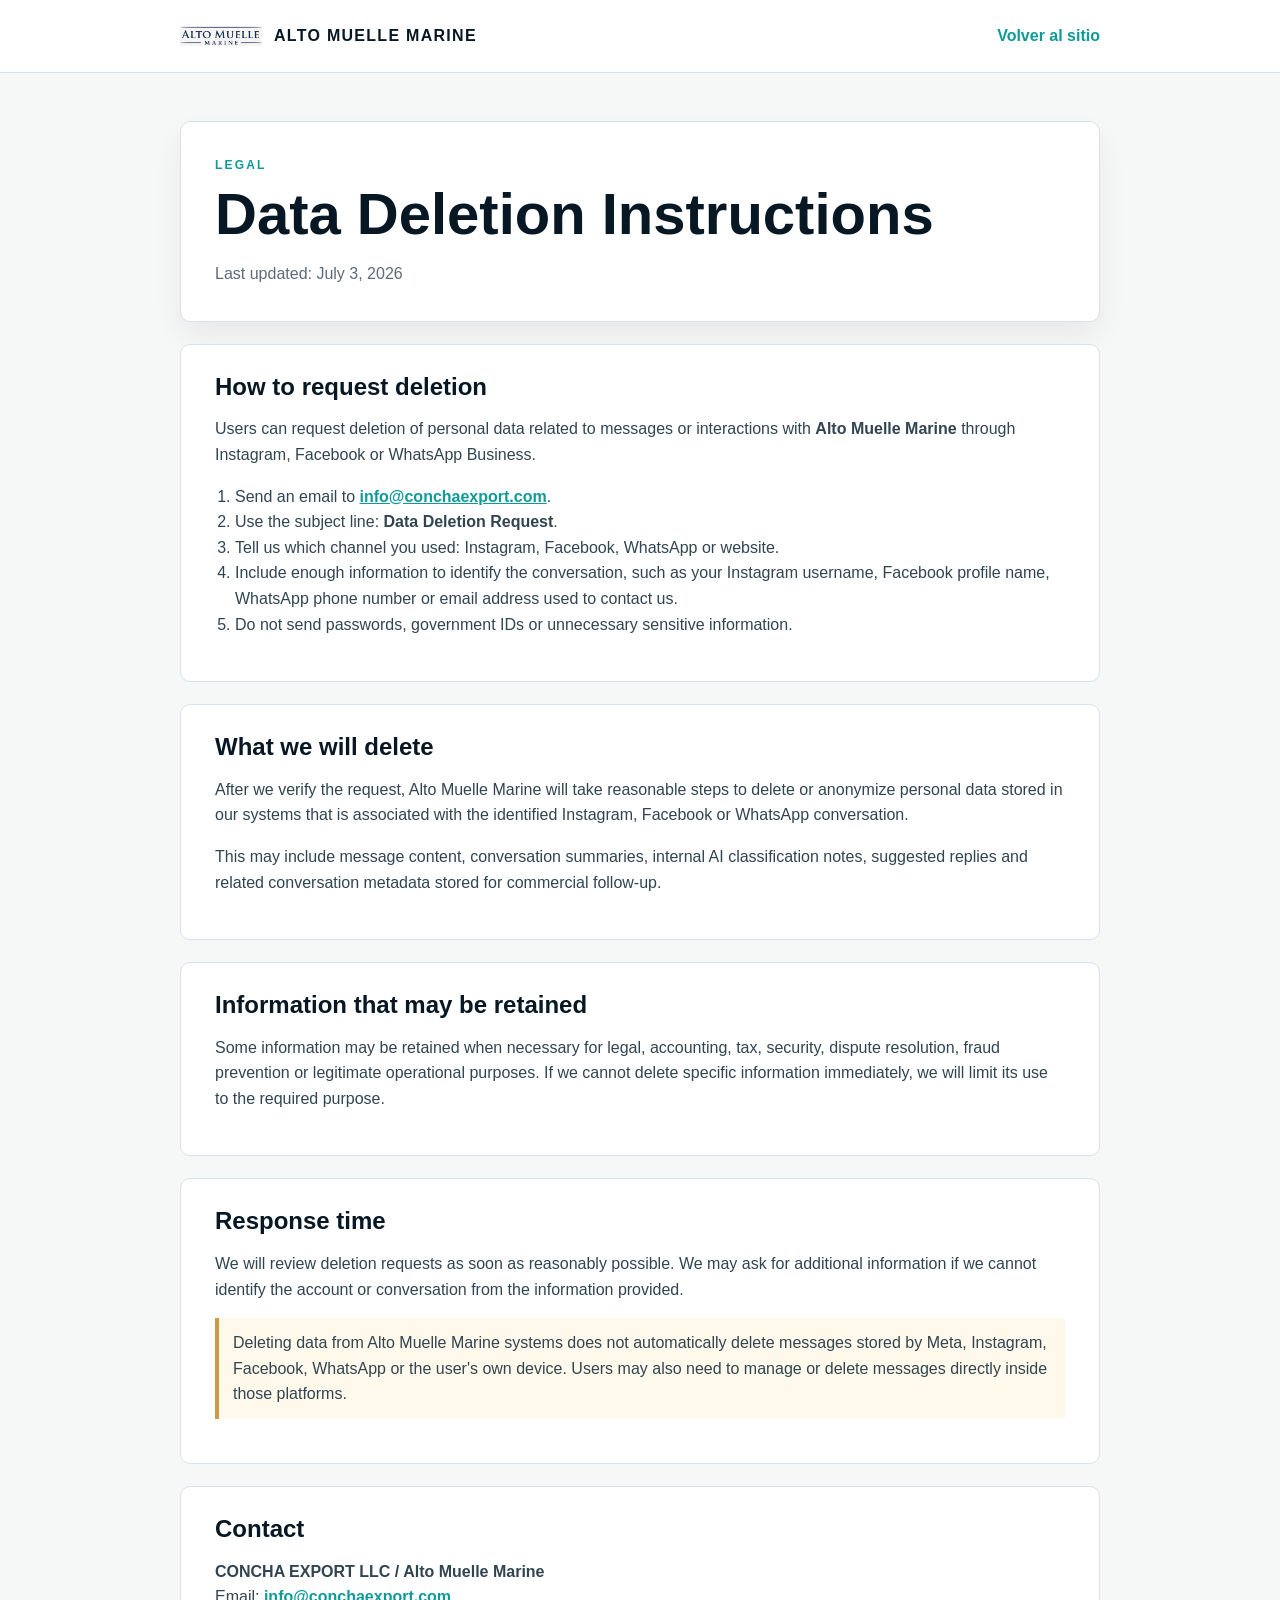
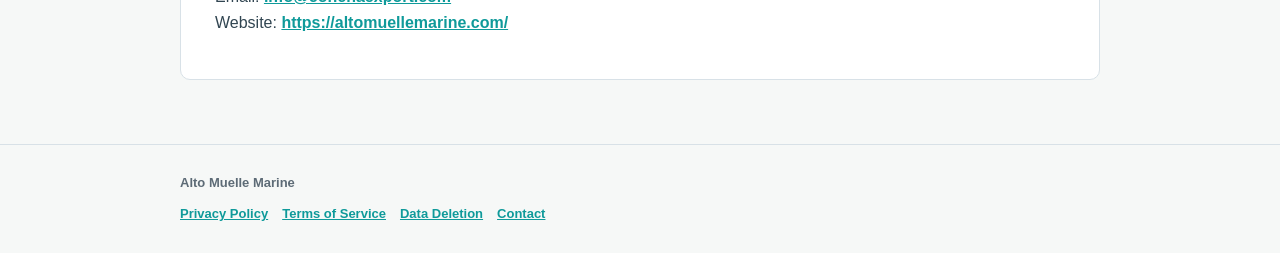
==== data-deletion/index.html @ febd6ddb "Agregar paginas legales para Meta App Review" ====
<!doctype html>
<html lang="es-CL">
<head>
  <meta charset="utf-8">
  <meta name="viewport" content="width=device-width, initial-scale=1">
  <title>Data Deletion Instructions | Alto Muelle Marine</title>
  <meta name="description" content="Instrucciones para solicitar eliminación de datos de Instagram, Facebook o WhatsApp relacionados con Alto Muelle Marine.">
  <link rel="canonical" href="https://altomuellemarine.com/data-deletion/">
  <style>
    :root { --navy:#071824; --teal:#0f9a9a; --gold:#c99b45; --ink:#10202b; --muted:#5d6b76; --line:#d8e1e7; --paper:#f6f8f7; --white:#fff; }
    * { box-sizing: border-box; }
    body { margin: 0; font-family: Inter, Arial, sans-serif; color: var(--ink); background: var(--paper); line-height: 1.6; }
    a { color: var(--teal); font-weight: 800; }
    .wrap { width: min(920px, calc(100% - 32px)); margin: auto; }
    header { background: var(--white); border-bottom: 1px solid var(--line); }
    nav { min-height: 72px; display: flex; align-items: center; justify-content: space-between; gap: 18px; }
    .brand { display: flex; align-items: center; gap: 12px; color: var(--navy); font-weight: 900; text-transform: uppercase; letter-spacing: .08em; text-decoration: none; }
    .brand img { width: 82px; height: auto; display: block; }
    .back { color: var(--teal); text-decoration: none; font-weight: 900; }
    main { padding: 48px 0 64px; }
    .hero { padding: 34px; background: var(--white); border: 1px solid var(--line); border-radius: 10px; box-shadow: 0 14px 30px rgba(7,24,36,.06); }
    .eyebrow { margin: 0 0 10px; color: var(--teal); font-size: 12px; font-weight: 900; letter-spacing: .18em; text-transform: uppercase; }
    h1 { margin: 0; font-size: clamp(34px, 6vw, 58px); line-height: 1; color: var(--navy); letter-spacing: 0; }
    .updated { margin: 18px 0 0; color: var(--muted); }
    section { margin-top: 22px; padding: 28px 34px; background: var(--white); border: 1px solid var(--line); border-radius: 10px; }
    h2 { margin: 0 0 12px; font-size: 24px; line-height: 1.15; color: var(--navy); }
    p, li { color: #314551; }
    ol, ul { padding-left: 20px; }
    .note { border-left: 4px solid var(--gold); padding: 12px 14px; background: #fff9ec; color: #304550; }
    footer { padding: 28px 0; color: var(--muted); font-size: 13px; border-top: 1px solid var(--line); }
    .footer-links { display: flex; flex-wrap: wrap; gap: 14px; margin-top: 10px; }
    @media (max-width: 680px) { .hero, section { padding: 22px; } nav { align-items: flex-start; flex-direction: column; padding: 14px 0; } }
  </style>
</head>
<body>
  <header>
    <nav class="wrap">
      <a class="brand" href="/">
        <img src="/assets/Logo alto muelle/alto-muelle-logo-cropped.png" alt="Alto Muelle Marine">
        <span>Alto Muelle Marine</span>
      </a>
      <a class="back" href="/">Volver al sitio</a>
    </nav>
  </header>

  <main class="wrap">
    <div class="hero">
      <p class="eyebrow">Legal</p>
      <h1>Data Deletion Instructions</h1>
      <p class="updated">Last updated: July 3, 2026</p>
    </div>

    <section>
      <h2>How to request deletion</h2>
      <p>Users can request deletion of personal data related to messages or interactions with <strong>Alto Muelle Marine</strong> through Instagram, Facebook or WhatsApp Business.</p>
      <ol>
        <li>Send an email to <a href="mailto:info@conchaexport.com">info@conchaexport.com</a>.</li>
        <li>Use the subject line: <strong>Data Deletion Request</strong>.</li>
        <li>Tell us which channel you used: Instagram, Facebook, WhatsApp or website.</li>
        <li>Include enough information to identify the conversation, such as your Instagram username, Facebook profile name, WhatsApp phone number or email address used to contact us.</li>
        <li>Do not send passwords, government IDs or unnecessary sensitive information.</li>
      </ol>
    </section>

    <section>
      <h2>What we will delete</h2>
      <p>After we verify the request, Alto Muelle Marine will take reasonable steps to delete or anonymize personal data stored in our systems that is associated with the identified Instagram, Facebook or WhatsApp conversation.</p>
      <p>This may include message content, conversation summaries, internal AI classification notes, suggested replies and related conversation metadata stored for commercial follow-up.</p>
    </section>

    <section>
      <h2>Information that may be retained</h2>
      <p>Some information may be retained when necessary for legal, accounting, tax, security, dispute resolution, fraud prevention or legitimate operational purposes. If we cannot delete specific information immediately, we will limit its use to the required purpose.</p>
    </section>

    <section>
      <h2>Response time</h2>
      <p>We will review deletion requests as soon as reasonably possible. We may ask for additional information if we cannot identify the account or conversation from the information provided.</p>
      <p class="note">Deleting data from Alto Muelle Marine systems does not automatically delete messages stored by Meta, Instagram, Facebook, WhatsApp or the user's own device. Users may also need to manage or delete messages directly inside those platforms.</p>
    </section>

    <section>
      <h2>Contact</h2>
      <p><strong>CONCHA EXPORT LLC / Alto Muelle Marine</strong><br>
      Email: <a href="mailto:info@conchaexport.com">info@conchaexport.com</a><br>
      Website: <a href="https://altomuellemarine.com/">https://altomuellemarine.com/</a></p>
    </section>
  </main>

  <footer>
    <div class="wrap">
      <strong>Alto Muelle Marine</strong>
      <div class="footer-links">
        <a href="/privacy/">Privacy Policy</a>
        <a href="/terms/">Terms of Service</a>
        <a href="/data-deletion/">Data Deletion</a>
        <a href="mailto:info@conchaexport.com">Contact</a>
      </div>
    </div>
  </footer>
</body>
</html>
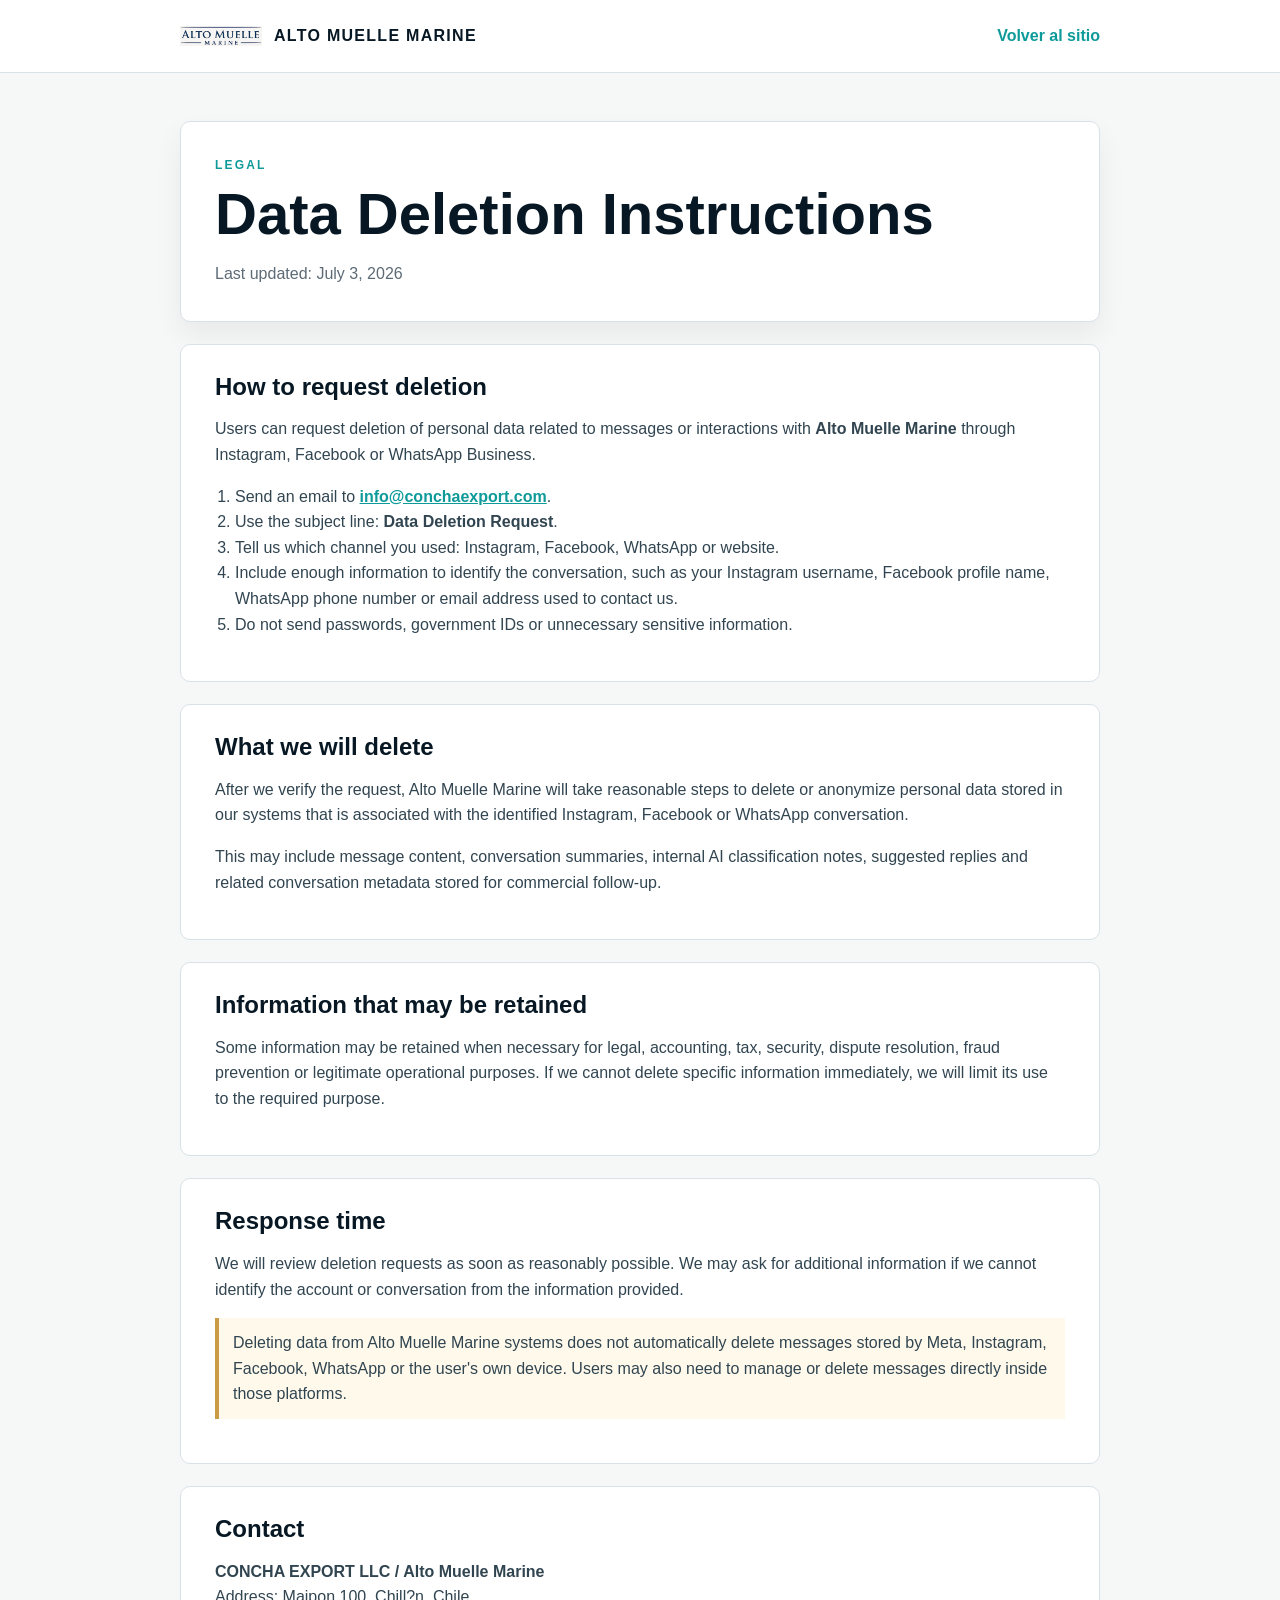
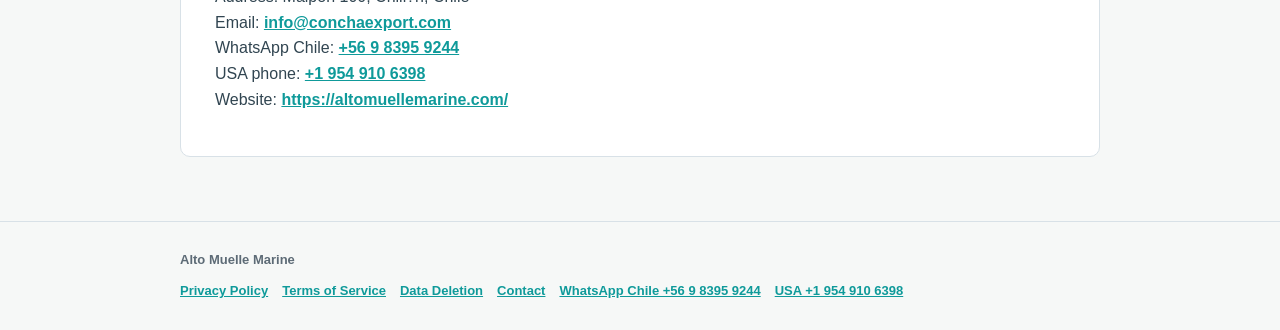
==== commit 434944b5: "Agregar telefonos y direccion legal" ====
--- a/data-deletion/index.html
+++ b/data-deletion/index.html
@@ -82,7 +82,10 @@
     <section>
       <h2>Contact</h2>
       <p><strong>CONCHA EXPORT LLC / Alto Muelle Marine</strong><br>
+      Address: Maipon 100, Chill?n, Chile<br>
       Email: <a href="mailto:info@conchaexport.com">info@conchaexport.com</a><br>
+      WhatsApp Chile: <a href="https://wa.me/56983959244">+56 9 8395 9244</a><br>
+      USA phone: <a href="tel:+19549106398">+1 954 910 6398</a><br>
       Website: <a href="https://altomuellemarine.com/">https://altomuellemarine.com/</a></p>
     </section>
   </main>
@@ -95,6 +98,8 @@
         <a href="/terms/">Terms of Service</a>
         <a href="/data-deletion/">Data Deletion</a>
         <a href="mailto:info@conchaexport.com">Contact</a>
+        <a href="https://wa.me/56983959244">WhatsApp Chile +56 9 8395 9244</a>
+        <a href="tel:+19549106398">USA +1 954 910 6398</a>
       </div>
     </div>
   </footer>
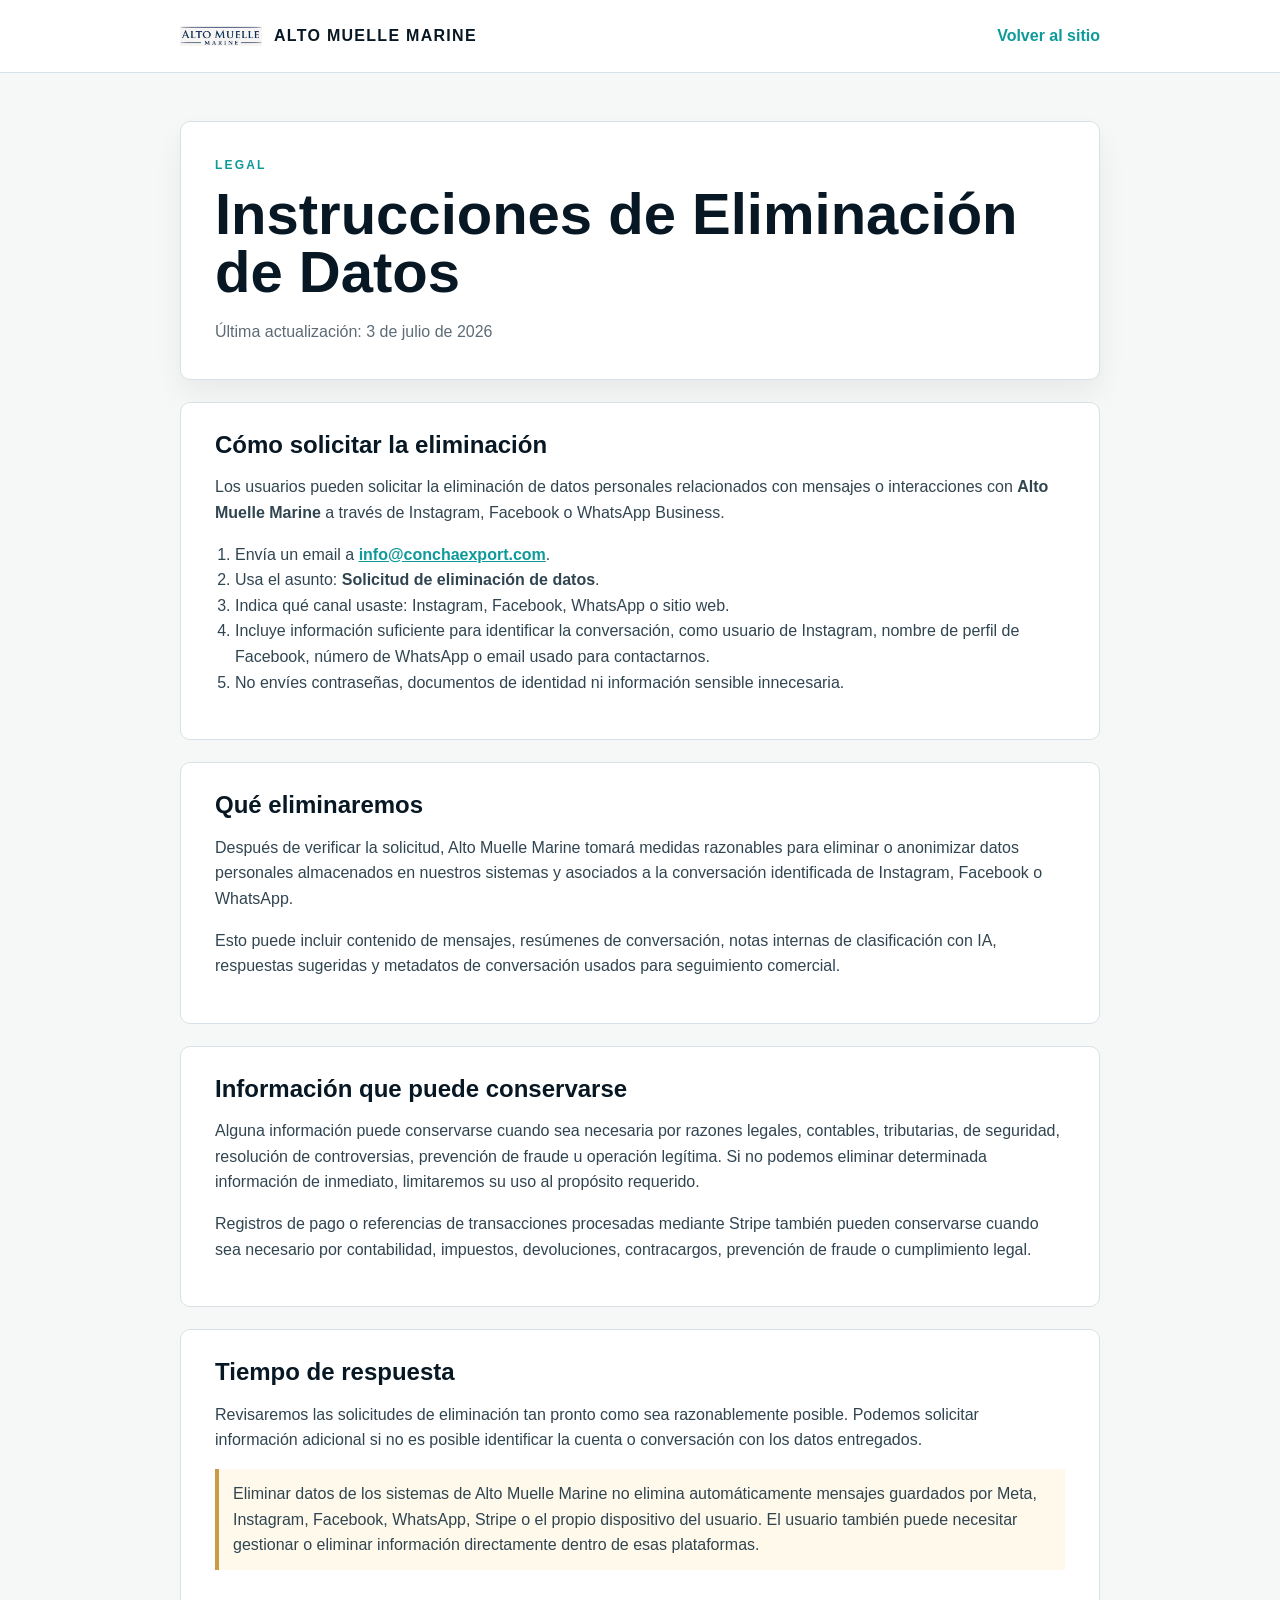
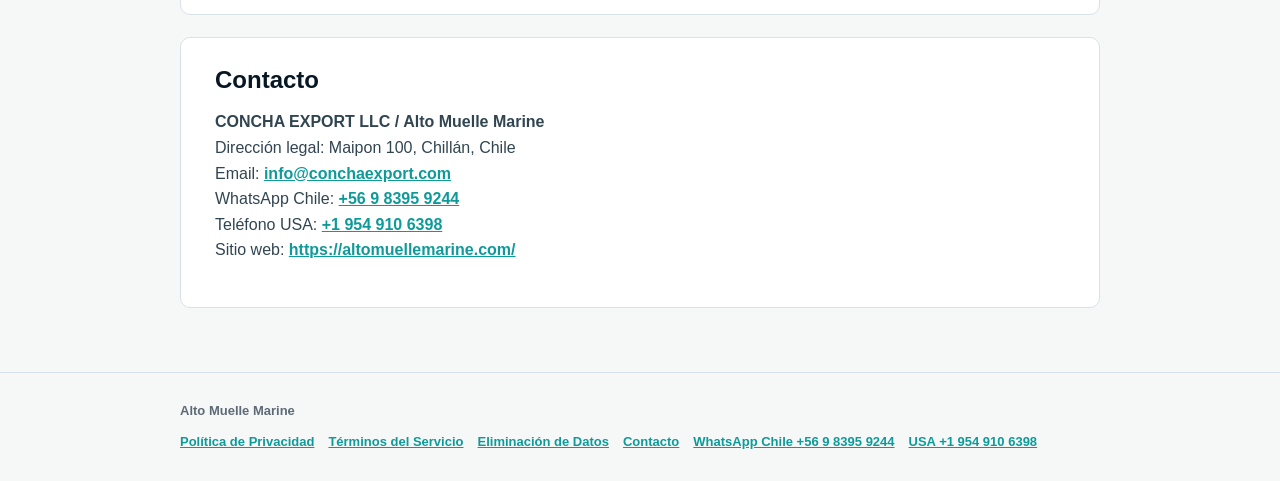
==== commit 4a585af9: "Traducir paginas legales y documentar Stripe" ====
--- a/data-deletion/index.html
+++ b/data-deletion/index.html
@@ -3,7 +3,7 @@
 <head>
   <meta charset="utf-8">
   <meta name="viewport" content="width=device-width, initial-scale=1">
-  <title>Data Deletion Instructions | Alto Muelle Marine</title>
+  <title>Instrucciones de Eliminación de Datos | Alto Muelle Marine</title>
   <meta name="description" content="Instrucciones para solicitar eliminación de datos de Instagram, Facebook o WhatsApp relacionados con Alto Muelle Marine.">
   <link rel="canonical" href="https://altomuellemarine.com/data-deletion/">
   <style>
@@ -46,47 +46,48 @@
   <main class="wrap">
     <div class="hero">
       <p class="eyebrow">Legal</p>
-      <h1>Data Deletion Instructions</h1>
-      <p class="updated">Last updated: July 3, 2026</p>
+      <h1>Instrucciones de Eliminación de Datos</h1>
+      <p class="updated">Última actualización: 3 de julio de 2026</p>
     </div>
 
     <section>
-      <h2>How to request deletion</h2>
-      <p>Users can request deletion of personal data related to messages or interactions with <strong>Alto Muelle Marine</strong> through Instagram, Facebook or WhatsApp Business.</p>
+      <h2>Cómo solicitar la eliminación</h2>
+      <p>Los usuarios pueden solicitar la eliminación de datos personales relacionados con mensajes o interacciones con <strong>Alto Muelle Marine</strong> a través de Instagram, Facebook o WhatsApp Business.</p>
       <ol>
-        <li>Send an email to <a href="mailto:info@conchaexport.com">info@conchaexport.com</a>.</li>
-        <li>Use the subject line: <strong>Data Deletion Request</strong>.</li>
-        <li>Tell us which channel you used: Instagram, Facebook, WhatsApp or website.</li>
-        <li>Include enough information to identify the conversation, such as your Instagram username, Facebook profile name, WhatsApp phone number or email address used to contact us.</li>
-        <li>Do not send passwords, government IDs or unnecessary sensitive information.</li>
+        <li>Envía un email a <a href="mailto:info@conchaexport.com">info@conchaexport.com</a>.</li>
+        <li>Usa el asunto: <strong>Solicitud de eliminación de datos</strong>.</li>
+        <li>Indica qué canal usaste: Instagram, Facebook, WhatsApp o sitio web.</li>
+        <li>Incluye información suficiente para identificar la conversación, como usuario de Instagram, nombre de perfil de Facebook, número de WhatsApp o email usado para contactarnos.</li>
+        <li>No envíes contraseñas, documentos de identidad ni información sensible innecesaria.</li>
       </ol>
     </section>
 
     <section>
-      <h2>What we will delete</h2>
-      <p>After we verify the request, Alto Muelle Marine will take reasonable steps to delete or anonymize personal data stored in our systems that is associated with the identified Instagram, Facebook or WhatsApp conversation.</p>
-      <p>This may include message content, conversation summaries, internal AI classification notes, suggested replies and related conversation metadata stored for commercial follow-up.</p>
+      <h2>Qué eliminaremos</h2>
+      <p>Después de verificar la solicitud, Alto Muelle Marine tomará medidas razonables para eliminar o anonimizar datos personales almacenados en nuestros sistemas y asociados a la conversación identificada de Instagram, Facebook o WhatsApp.</p>
+      <p>Esto puede incluir contenido de mensajes, resúmenes de conversación, notas internas de clasificación con IA, respuestas sugeridas y metadatos de conversación usados para seguimiento comercial.</p>
     </section>
 
     <section>
-      <h2>Information that may be retained</h2>
-      <p>Some information may be retained when necessary for legal, accounting, tax, security, dispute resolution, fraud prevention or legitimate operational purposes. If we cannot delete specific information immediately, we will limit its use to the required purpose.</p>
+      <h2>Información que puede conservarse</h2>
+      <p>Alguna información puede conservarse cuando sea necesaria por razones legales, contables, tributarias, de seguridad, resolución de controversias, prevención de fraude u operación legítima. Si no podemos eliminar determinada información de inmediato, limitaremos su uso al propósito requerido.</p>
+      <p>Registros de pago o referencias de transacciones procesadas mediante Stripe también pueden conservarse cuando sea necesario por contabilidad, impuestos, devoluciones, contracargos, prevención de fraude o cumplimiento legal.</p>
     </section>
 
     <section>
-      <h2>Response time</h2>
-      <p>We will review deletion requests as soon as reasonably possible. We may ask for additional information if we cannot identify the account or conversation from the information provided.</p>
-      <p class="note">Deleting data from Alto Muelle Marine systems does not automatically delete messages stored by Meta, Instagram, Facebook, WhatsApp or the user's own device. Users may also need to manage or delete messages directly inside those platforms.</p>
+      <h2>Tiempo de respuesta</h2>
+      <p>Revisaremos las solicitudes de eliminación tan pronto como sea razonablemente posible. Podemos solicitar información adicional si no es posible identificar la cuenta o conversación con los datos entregados.</p>
+      <p class="note">Eliminar datos de los sistemas de Alto Muelle Marine no elimina automáticamente mensajes guardados por Meta, Instagram, Facebook, WhatsApp, Stripe o el propio dispositivo del usuario. El usuario también puede necesitar gestionar o eliminar información directamente dentro de esas plataformas.</p>
     </section>
 
     <section>
-      <h2>Contact</h2>
+      <h2>Contacto</h2>
       <p><strong>CONCHA EXPORT LLC / Alto Muelle Marine</strong><br>
-      Address: Maipon 100, Chill?n, Chile<br>
+      Dirección legal: Maipon 100, Chillán, Chile<br>
       Email: <a href="mailto:info@conchaexport.com">info@conchaexport.com</a><br>
       WhatsApp Chile: <a href="https://wa.me/56983959244">+56 9 8395 9244</a><br>
-      USA phone: <a href="tel:+19549106398">+1 954 910 6398</a><br>
-      Website: <a href="https://altomuellemarine.com/">https://altomuellemarine.com/</a></p>
+      Teléfono USA: <a href="tel:+19549106398">+1 954 910 6398</a><br>
+      Sitio web: <a href="https://altomuellemarine.com/">https://altomuellemarine.com/</a></p>
     </section>
   </main>
 
@@ -94,10 +95,10 @@
     <div class="wrap">
       <strong>Alto Muelle Marine</strong>
       <div class="footer-links">
-        <a href="/privacy/">Privacy Policy</a>
-        <a href="/terms/">Terms of Service</a>
-        <a href="/data-deletion/">Data Deletion</a>
-        <a href="mailto:info@conchaexport.com">Contact</a>
+        <a href="/privacy/">Política de Privacidad</a>
+        <a href="/terms/">Términos del Servicio</a>
+        <a href="/data-deletion/">Eliminación de Datos</a>
+        <a href="mailto:info@conchaexport.com">Contacto</a>
         <a href="https://wa.me/56983959244">WhatsApp Chile +56 9 8395 9244</a>
         <a href="tel:+19549106398">USA +1 954 910 6398</a>
       </div>
